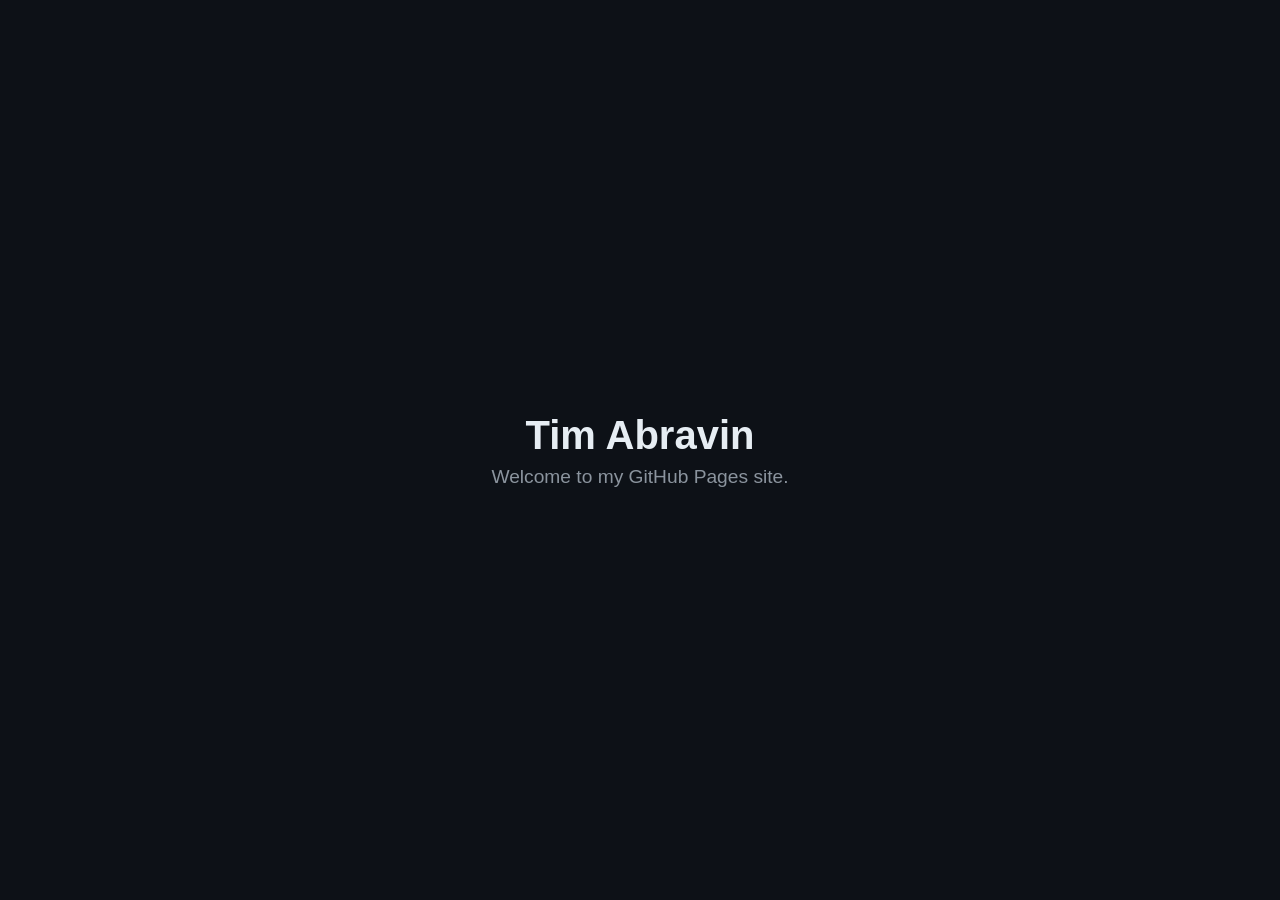
==== index.html @ ba9da6cb "Initial commit" ====
<!DOCTYPE html>
<html lang="en">
<head>
    <meta charset="UTF-8">
    <meta name="viewport" content="width=device-width, initial-scale=1.0">
    <title>Tim Abravin</title>
    <style>
        * { margin: 0; padding: 0; box-sizing: border-box; }
        body {
            font-family: -apple-system, BlinkMacSystemFont, "Segoe UI", Roboto, sans-serif;
            min-height: 100vh;
            display: flex;
            align-items: center;
            justify-content: center;
            background: #0d1117;
            color: #e6edf3;
        }
        .container {
            text-align: center;
            padding: 2rem;
        }
        h1 {
            font-size: 2.5rem;
            margin-bottom: 0.5rem;
        }
        p {
            font-size: 1.2rem;
            color: #8b949e;
        }
    </style>
</head>
<body>
    <div class="container">
        <h1>Tim Abravin</h1>
        <p>Welcome to my GitHub Pages site.</p>
    </div>
</body>
</html>
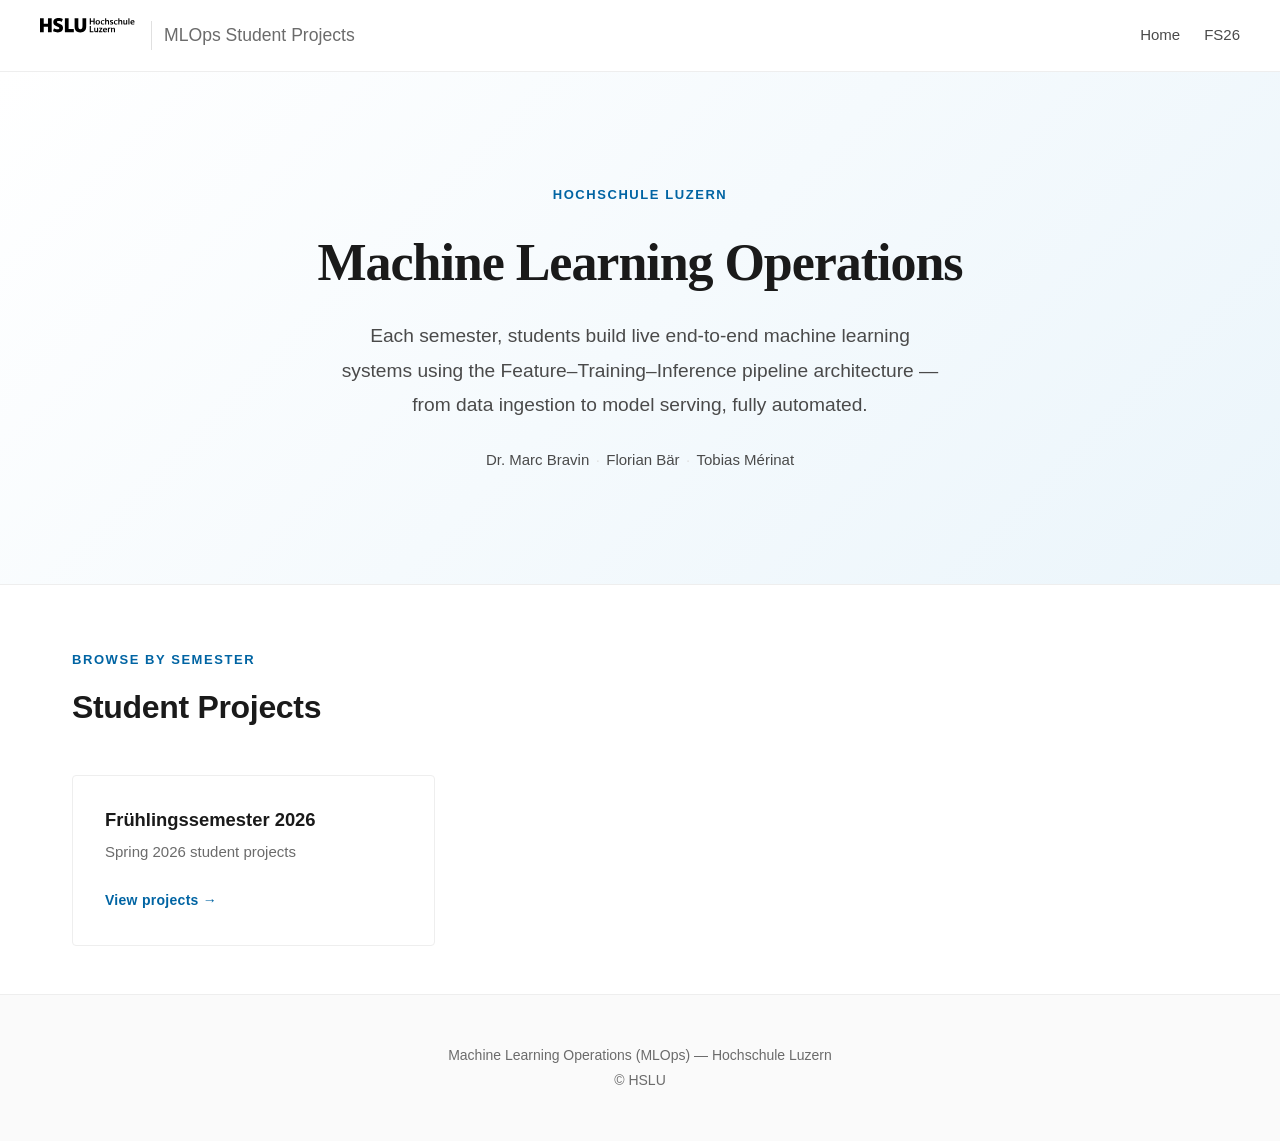
==== commit b904f719: "Initial commit" ====
--- a/index.html
+++ b/index.html
@@ -3,36 +3,53 @@
 <head>
     <meta charset="UTF-8">
     <meta name="viewport" content="width=device-width, initial-scale=1.0">
-    <title>Tim Abravin</title>
-    <style>
-        * { margin: 0; padding: 0; box-sizing: border-box; }
-        body {
-            font-family: -apple-system, BlinkMacSystemFont, "Segoe UI", Roboto, sans-serif;
-            min-height: 100vh;
-            display: flex;
-            align-items: center;
-            justify-content: center;
-            background: #0d1117;
-            color: #e6edf3;
-        }
-        .container {
-            text-align: center;
-            padding: 2rem;
-        }
-        h1 {
-            font-size: 2.5rem;
-            margin-bottom: 0.5rem;
-        }
-        p {
-            font-size: 1.2rem;
-            color: #8b949e;
-        }
-    </style>
+    <title>MLOps Student Projects — HSLU</title>
+    <link rel="icon" href="images/favicon.ico" type="image/x-icon">
+    <link rel="stylesheet" href="css/style.css">
 </head>
 <body>
-    <div class="container">
-        <h1>Tim Abravin</h1>
-        <p>Welcome to my GitHub Pages site.</p>
+    <div id="header"></div>
+
+    <section class="hero">
+        <div class="hero-inner">
+            <p class="eyebrow">Hochschule Luzern</p>
+            <h1>Machine Learning Operations</h1>
+            <p class="lead">
+                Each semester, students build live end-to-end machine learning systems
+                using the Feature–Training–Inference pipeline architecture —
+                from data ingestion to model serving, fully automated.
+            </p>
+            <div class="staff">
+                <a href="https://www.linkedin.com/in/marc-bravin/" target="_blank" rel="noopener">Dr. Marc Bravin</a>
+                <span class="staff-sep">·</span>
+                <a href="https://www.linkedin.com/in/florianbaer/" target="_blank" rel="noopener">Florian Bär</a>
+                <span class="staff-sep">·</span>
+                <a href="https://www.linkedin.com/in/tobias-m%C3%A9rinat/" target="_blank" rel="noopener">Tobias Mérinat</a>
+            </div>
+        </div>
+    </section>
+
+    <div class="section">
+        <div class="container">
+            <div class="section-header">
+                <p class="eyebrow">Browse by Semester</p>
+                <h2>Student Projects</h2>
+            </div>
+            <div class="semester-grid">
+
+                <a class="semester-card" href="semesters/fs26.html">
+                    <h3>Frühlingssemester 2026</h3>
+                    <p>Spring 2026 student projects</p>
+                    <span class="arrow">View projects →</span>
+                </a>
+
+                <!-- To add a new semester, copy the block above and update the link, title, and description -->
+
+            </div>
+        </div>
     </div>
+
+    <div id="footer"></div>
+    <script src="js/main.js"></script>
 </body>
 </html>
--- a/css/style.css
+++ b/css/style.css
@@ -0,0 +1,481 @@
+/* ===== Reset & Base ===== */
+*, *::before, *::after {
+    box-sizing: border-box;
+    margin: 0;
+    padding: 0;
+}
+
+@import url('https://fonts.googleapis.com/css2?family=Inter:wght@300;400;500;600;700&family=Playfair+Display:wght@400;500;600;700&display=swap');
+
+:root {
+    /* HSLU Corporate Identity */
+    --color-primary: #0064a3;
+    --color-primary-light: #0078c2;
+    --color-primary-dark: #004f80;
+    --color-primary-subtle: #EBF5FB;
+
+    /* Neutrals */
+    --color-text: #1A1A1A;
+    --color-text-secondary: #4A4A4A;
+    --color-text-light: #6B6B6B;
+    --color-background: #FFFFFF;
+    --color-background-warm: #FAFAFA;
+    --color-background-alt: #F5F5F5;
+    --color-border: #E0E0E0;
+    --color-border-light: #EEEEEE;
+
+    /* Typography */
+    --font-display: 'Playfair Display', Georgia, serif;
+    --font-heading: 'Inter', -apple-system, BlinkMacSystemFont, 'Segoe UI', sans-serif;
+    --font-body: 'Inter', -apple-system, BlinkMacSystemFont, 'Segoe UI', sans-serif;
+
+    /* Spacing */
+    --space-xs: 0.5rem;
+    --space-sm: 1rem;
+    --space-md: 1.5rem;
+    --space-lg: 2rem;
+    --space-xl: 3rem;
+    --space-2xl: 5rem;
+    --space-3xl: 7rem;
+
+    /* Shadows */
+    --shadow-sm: 0 1px 3px rgba(0, 0, 0, 0.06);
+    --shadow-md: 0 4px 20px rgba(0, 0, 0, 0.07);
+    --shadow-lg: 0 12px 48px rgba(0, 0, 0, 0.1);
+
+    /* Transitions */
+    --transition-fast: 150ms ease;
+    --transition-base: 250ms ease;
+
+    /* Layout */
+    --max-width: 1200px;
+    --max-width-narrow: 800px;
+    --header-height: 72px;
+}
+
+body {
+    font-family: var(--font-body);
+    font-size: 17px;
+    color: var(--color-text);
+    background-color: var(--color-background);
+    line-height: 1.7;
+    min-height: 100vh;
+    display: flex;
+    flex-direction: column;
+    -webkit-font-smoothing: antialiased;
+    -moz-osx-font-smoothing: grayscale;
+}
+
+a {
+    color: var(--color-primary);
+    text-decoration: none;
+    transition: color var(--transition-fast);
+}
+
+a:hover {
+    color: var(--color-primary-light);
+}
+
+img {
+    max-width: 100%;
+    display: block;
+}
+
+/* ===== Typography ===== */
+h1, h2, h3 {
+    line-height: 1.25;
+}
+
+h1 {
+    font-family: var(--font-display);
+    font-size: clamp(2.2rem, 5vw, 3.25rem);
+    letter-spacing: -0.02em;
+    font-weight: 600;
+}
+
+h2 {
+    font-family: var(--font-heading);
+    font-size: clamp(1.5rem, 3vw, 2rem);
+    letter-spacing: -0.01em;
+    font-weight: 600;
+}
+
+h3 {
+    font-family: var(--font-heading);
+    font-size: 1.15rem;
+    font-weight: 600;
+}
+
+.eyebrow {
+    font-family: var(--font-heading);
+    font-size: 0.8125rem;
+    font-weight: 600;
+    letter-spacing: 0.12em;
+    text-transform: uppercase;
+    color: var(--color-primary);
+    margin-bottom: var(--space-sm);
+}
+
+.lead {
+    font-size: 1.2rem;
+    color: var(--color-text-secondary);
+    line-height: 1.8;
+}
+
+/* ===== Layout ===== */
+.container {
+    max-width: var(--max-width);
+    margin: 0 auto;
+    padding: 0 var(--space-lg);
+    width: 100%;
+}
+
+.section {
+    padding: var(--space-xl) 0;
+}
+
+.section-header {
+    margin-bottom: var(--space-xl);
+}
+
+.section-header.centered {
+    text-align: center;
+    max-width: var(--max-width-narrow);
+    margin-left: auto;
+    margin-right: auto;
+    margin-bottom: var(--space-xl);
+}
+
+.section-header p {
+    margin-top: var(--space-sm);
+}
+
+/* ===== Header ===== */
+.site-header {
+    background: var(--color-background);
+    border-bottom: 1px solid var(--color-border-light);
+    height: var(--header-height);
+    display: flex;
+    align-items: center;
+    padding: 0 var(--space-lg);
+    position: sticky;
+    top: 0;
+    z-index: 100;
+    backdrop-filter: blur(12px);
+    background: rgba(255, 255, 255, 0.92);
+}
+
+.header-inner {
+    max-width: var(--max-width);
+    margin: 0 auto;
+    width: 100%;
+    display: flex;
+    align-items: center;
+    justify-content: space-between;
+}
+
+.site-header .brand {
+    font-family: var(--font-heading);
+    font-size: 1.1rem;
+    font-weight: 700;
+    color: var(--color-text);
+    display: flex;
+    align-items: center;
+    gap: 0.75rem;
+}
+
+.site-header .brand-logo {
+    height: 36px;
+    width: auto;
+}
+
+.site-header .brand span {
+    font-weight: 400;
+    color: var(--color-text-light);
+    border-left: 1px solid var(--color-border);
+    padding-left: 0.75rem;
+}
+
+.site-header nav {
+    display: flex;
+    gap: var(--space-md);
+    align-items: center;
+}
+
+.site-header nav a {
+    color: var(--color-text-secondary);
+    font-size: 0.9375rem;
+    font-weight: 500;
+    padding: 0.5rem 0;
+    transition: color var(--transition-fast);
+    border-bottom: 2px solid transparent;
+}
+
+.site-header nav a:hover,
+.site-header nav a.active {
+    color: var(--color-primary);
+    border-bottom-color: var(--color-primary);
+}
+
+/* ===== Hero ===== */
+.hero {
+    background: linear-gradient(135deg, var(--color-background) 0%, var(--color-primary-subtle) 100%);
+    padding: var(--space-3xl) var(--space-lg);
+    text-align: center;
+    border-bottom: 1px solid var(--color-border-light);
+}
+
+.hero-inner {
+    max-width: var(--max-width-narrow);
+    margin: 0 auto;
+}
+
+.hero .eyebrow {
+    margin-bottom: var(--space-md);
+}
+
+.hero h1 {
+    color: var(--color-text);
+    margin-bottom: var(--space-md);
+}
+
+.hero .lead {
+    max-width: 600px;
+    margin: 0 auto;
+}
+
+.staff {
+    margin-top: var(--space-md);
+    font-size: 0.9375rem;
+    color: var(--color-text-light);
+    display: flex;
+    align-items: center;
+    justify-content: center;
+    flex-wrap: wrap;
+    gap: 0.4rem;
+}
+
+.staff a {
+    color: var(--color-text-secondary);
+    font-weight: 500;
+    transition: color var(--transition-fast);
+}
+
+.staff a:hover {
+    color: var(--color-primary);
+}
+
+.staff-sep {
+    color: var(--color-border);
+}
+
+/* ===== Footer ===== */
+#footer {
+    margin-top: auto;
+}
+
+.site-footer {
+    background: var(--color-background-warm);
+    border-top: 1px solid var(--color-border-light);
+    padding: var(--space-xl) var(--space-lg);
+    text-align: center;
+    color: var(--color-text-light);
+    font-size: 0.875rem;
+    line-height: 1.8;
+}
+
+/* ===== Semester Cards (Landing Page) ===== */
+.semester-grid {
+    display: grid;
+    grid-template-columns: repeat(auto-fill, minmax(300px, 1fr));
+    gap: var(--space-md);
+}
+
+.semester-card {
+    background: var(--color-background);
+    border: 1px solid var(--color-border-light);
+    border-radius: 4px;
+    padding: var(--space-lg);
+    transition: all var(--transition-base);
+    display: flex;
+    flex-direction: column;
+    gap: var(--space-xs);
+    position: relative;
+}
+
+.semester-card::before {
+    content: '';
+    position: absolute;
+    left: 0;
+    top: 0;
+    bottom: 0;
+    width: 3px;
+    background: var(--color-primary);
+    border-radius: 4px 0 0 4px;
+    opacity: 0;
+    transition: opacity var(--transition-base);
+}
+
+.semester-card:hover {
+    box-shadow: var(--shadow-md);
+    border-color: var(--color-border);
+}
+
+.semester-card:hover::before {
+    opacity: 1;
+}
+
+.semester-card h3 {
+    color: var(--color-text);
+}
+
+.semester-card p {
+    color: var(--color-text-light);
+    font-size: 0.9375rem;
+}
+
+.semester-card .arrow {
+    margin-top: auto;
+    padding-top: var(--space-sm);
+    color: var(--color-primary);
+    font-weight: 600;
+    font-size: 0.875rem;
+    letter-spacing: 0.02em;
+    transition: gap var(--transition-fast);
+    display: inline-flex;
+    align-items: center;
+    gap: 0.25rem;
+}
+
+.semester-card:hover .arrow {
+    gap: 0.5rem;
+}
+
+/* ===== Semester Page ===== */
+.page-header {
+    padding: var(--space-2xl) 0 var(--space-xl);
+    border-bottom: 1px solid var(--color-border-light);
+    margin-bottom: var(--space-xl);
+}
+
+.page-title {
+    color: var(--color-text);
+    margin-bottom: var(--space-xs);
+}
+
+.page-subtitle {
+    color: var(--color-text-light);
+    font-size: 1.1rem;
+}
+
+/* ===== Project Cards ===== */
+.project-grid {
+    display: grid;
+    grid-template-columns: repeat(auto-fill, minmax(340px, 1fr));
+    gap: var(--space-lg);
+    padding-bottom: var(--space-3xl);
+}
+
+.project-card {
+    background: var(--color-background);
+    border: 1px solid var(--color-border-light);
+    border-radius: 4px;
+    overflow: hidden;
+    transition: all var(--transition-base);
+    display: flex;
+    flex-direction: column;
+}
+
+.project-card:hover {
+    box-shadow: var(--shadow-md);
+    transform: translateY(-3px);
+    border-color: var(--color-border);
+}
+
+.project-card .card-image {
+    width: 100%;
+    aspect-ratio: 16 / 9;
+    object-fit: cover;
+    background: var(--color-background-alt);
+    border-bottom: 1px solid var(--color-border-light);
+}
+
+.project-card .card-body {
+    padding: var(--space-md);
+    display: flex;
+    flex-direction: column;
+    flex-grow: 1;
+}
+
+.project-card .card-title {
+    font-family: var(--font-heading);
+    font-size: 1.1rem;
+    font-weight: 700;
+    color: var(--color-text);
+    margin-bottom: 0.25rem;
+    line-height: 1.35;
+}
+
+.project-card .card-author {
+    font-size: 0.875rem;
+    color: var(--color-text-light);
+    margin-bottom: var(--space-sm);
+}
+
+.project-card .card-summary {
+    color: var(--color-text-secondary);
+    font-size: 0.9375rem;
+    line-height: 1.7;
+    flex-grow: 1;
+    margin-bottom: var(--space-md);
+}
+
+.project-card .card-link {
+    display: inline-flex;
+    align-items: center;
+    gap: 0.4rem;
+    color: var(--color-primary);
+    font-size: 0.875rem;
+    font-weight: 600;
+    letter-spacing: 0.02em;
+    padding: 0.625rem 1.25rem;
+    border: 1.5px solid var(--color-primary);
+    border-radius: 4px;
+    transition: all var(--transition-base);
+    align-self: flex-start;
+    background: transparent;
+}
+
+.project-card .card-link:hover {
+    background: var(--color-primary);
+    color: white;
+}
+
+/* ===== Responsive ===== */
+@media (max-width: 768px) {
+    .site-header {
+        height: auto;
+        padding: var(--space-sm) var(--space-md);
+    }
+
+    .header-inner {
+        flex-direction: column;
+        gap: var(--space-sm);
+    }
+
+    .hero {
+        padding: var(--space-2xl) var(--space-md);
+    }
+
+    .container {
+        padding: 0 var(--space-md);
+    }
+
+    .project-grid {
+        grid-template-columns: 1fr;
+    }
+
+    .semester-grid {
+        grid-template-columns: 1fr;
+    }
+}
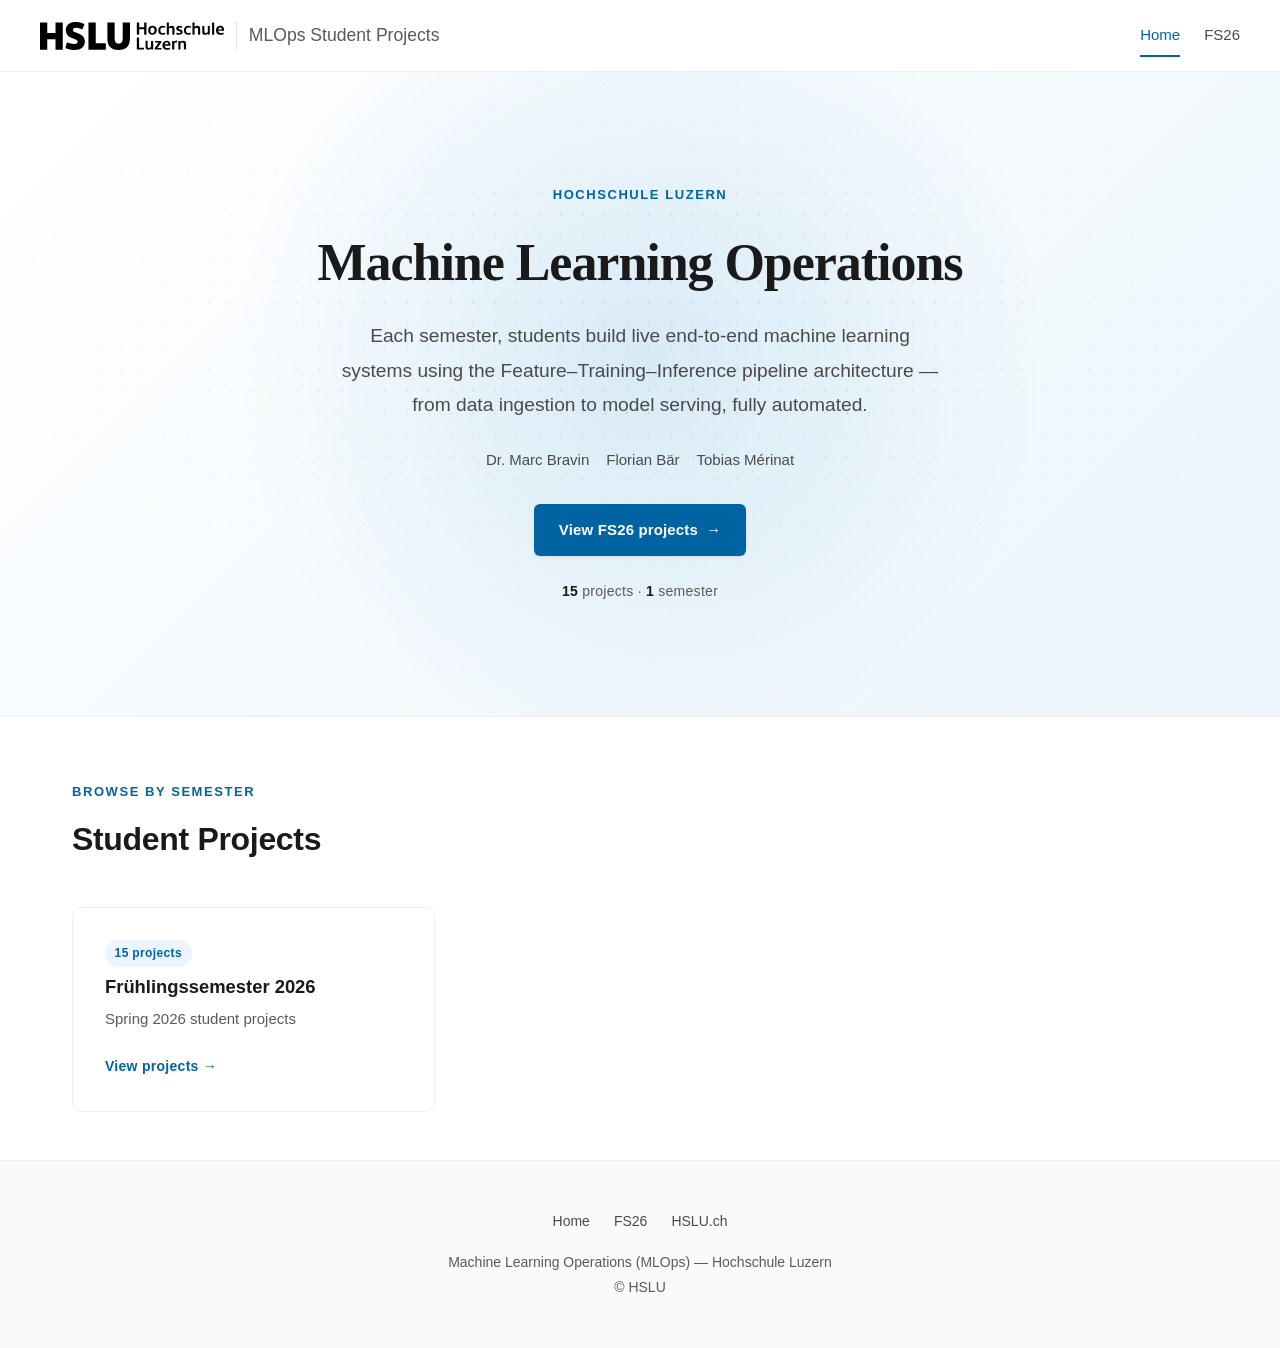
==== commit ccf3f987: "Improved styling" ====
--- a/index.html
+++ b/index.html
@@ -26,6 +26,12 @@
                 <span class="staff-sep">·</span>
                 <a href="https://www.linkedin.com/in/tobias-m%C3%A9rinat/" target="_blank" rel="noopener">Tobias Mérinat</a>
             </div>
+            <div class="hero-cta">
+                <a class="btn btn-primary" href="semesters/fs26.html">
+                    View FS26 projects <span class="btn-arrow" aria-hidden="true">→</span>
+                </a>
+            </div>
+            <p class="hero-stats"><strong>15</strong> projects · <strong>1</strong> semester</p>
         </div>
     </section>
 
@@ -38,6 +44,7 @@
             <div class="semester-grid">
 
                 <a class="semester-card" href="semesters/fs26.html">
+                    <span class="card-chip">15 projects</span>
                     <h3>Frühlingssemester 2026</h3>
                     <p>Spring 2026 student projects</p>
                     <span class="arrow">View projects →</span>
--- a/css/style.css
+++ b/css/style.css
@@ -17,7 +17,7 @@
     /* Neutrals */
     --color-text: #1A1A1A;
     --color-text-secondary: #4A4A4A;
-    --color-text-light: #6B6B6B;
+    --color-text-light: #5A5A5A;
     --color-background: #FFFFFF;
     --color-background-warm: #FAFAFA;
     --color-background-alt: #F5F5F5;
@@ -38,14 +38,21 @@
     --space-2xl: 5rem;
     --space-3xl: 7rem;
 
-    /* Shadows */
-    --shadow-sm: 0 1px 3px rgba(0, 0, 0, 0.06);
-    --shadow-md: 0 4px 20px rgba(0, 0, 0, 0.07);
-    --shadow-lg: 0 12px 48px rgba(0, 0, 0, 0.1);
-
-    /* Transitions */
+    /* Radius */
+    --radius-sm: 6px;
+    --radius-md: 10px;
+    --radius-lg: 16px;
+
+    /* Shadows (layered, soft) */
+    --shadow-sm: 0 1px 2px rgba(16, 42, 67, 0.05), 0 1px 3px rgba(16, 42, 67, 0.06);
+    --shadow-md: 0 4px 12px rgba(16, 42, 67, 0.06), 0 12px 28px rgba(16, 42, 67, 0.08);
+    --shadow-lg: 0 8px 24px rgba(16, 42, 67, 0.08), 0 24px 56px rgba(16, 42, 67, 0.12);
+
+    /* Motion */
+    --ease-out: cubic-bezier(0.16, 1, 0.3, 1);
     --transition-fast: 150ms ease;
     --transition-base: 250ms ease;
+    --transition-slow: 400ms var(--ease-out);
 
     /* Layout */
     --max-width: 1200px;
@@ -76,9 +83,53 @@
     color: var(--color-primary-light);
 }
 
+:focus-visible {
+    outline: 2px solid var(--color-primary);
+    outline-offset: 2px;
+    border-radius: 2px;
+}
+
 img {
     max-width: 100%;
     display: block;
+}
+
+.sr-only {
+    position: absolute;
+    width: 1px;
+    height: 1px;
+    padding: 0;
+    margin: -1px;
+    overflow: hidden;
+    clip: rect(0, 0, 0, 0);
+    white-space: nowrap;
+    border: 0;
+}
+
+/* ===== Scroll reveal (progressive enhancement) ===== */
+.reveal {
+    opacity: 0;
+    transform: translateY(20px);
+    transition: opacity var(--transition-slow), transform var(--transition-slow);
+    will-change: opacity, transform;
+}
+
+.reveal.is-visible {
+    opacity: 1;
+    transform: none;
+}
+
+@media (prefers-reduced-motion: reduce) {
+    *, *::before, *::after {
+        animation-duration: 0.001ms !important;
+        animation-iteration-count: 1 !important;
+        transition-duration: 0.001ms !important;
+        scroll-behavior: auto !important;
+    }
+    .reveal {
+        opacity: 1;
+        transform: none;
+    }
 }
 
 /* ===== Typography ===== */
@@ -185,7 +236,7 @@
 }
 
 .site-header .brand-logo {
-    height: 36px;
+    height: 28px;
     width: auto;
 }
 
@@ -217,15 +268,82 @@
     border-bottom-color: var(--color-primary);
 }
 
+/* ===== Buttons ===== */
+.btn {
+    display: inline-flex;
+    align-items: center;
+    gap: 0.5rem;
+    font-family: var(--font-heading);
+    font-size: 0.9375rem;
+    font-weight: 600;
+    letter-spacing: 0.01em;
+    padding: 0.75rem 1.5rem;
+    border-radius: var(--radius-sm);
+    border: 1.5px solid transparent;
+    cursor: pointer;
+    transition: background var(--transition-base), color var(--transition-base),
+        border-color var(--transition-base), transform var(--transition-base),
+        box-shadow var(--transition-base);
+}
+
+.btn .btn-arrow {
+    transition: transform var(--transition-base);
+}
+
+.btn:hover .btn-arrow {
+    transform: translateX(3px);
+}
+
+.btn-primary {
+    background: var(--color-primary);
+    color: #fff;
+    box-shadow: var(--shadow-sm);
+}
+
+.btn-primary:hover {
+    background: var(--color-primary-dark);
+    color: #fff;
+    transform: translateY(-2px);
+    box-shadow: var(--shadow-md);
+}
+
 /* ===== Hero ===== */
 .hero {
+    position: relative;
+    overflow: hidden;
     background: linear-gradient(135deg, var(--color-background) 0%, var(--color-primary-subtle) 100%);
     padding: var(--space-3xl) var(--space-lg);
     text-align: center;
     border-bottom: 1px solid var(--color-border-light);
 }
 
+/* Subtle dotted grid + radial glow backdrop — CSS only */
+.hero::before {
+    content: '';
+    position: absolute;
+    inset: 0;
+    background-image: radial-gradient(rgba(0, 100, 163, 0.10) 1px, transparent 1px);
+    background-size: 22px 22px;
+    -webkit-mask-image: radial-gradient(ellipse 70% 60% at 50% 40%, #000 30%, transparent 75%);
+    mask-image: radial-gradient(ellipse 70% 60% at 50% 40%, #000 30%, transparent 75%);
+    pointer-events: none;
+}
+
+.hero::after {
+    content: '';
+    position: absolute;
+    top: -30%;
+    left: 50%;
+    width: 60rem;
+    height: 60rem;
+    transform: translateX(-50%);
+    background: radial-gradient(circle, rgba(0, 120, 194, 0.12) 0%, transparent 60%);
+    pointer-events: none;
+}
+
 .hero-inner {
+    position: relative;
+    z-index: 1;
     max-width: var(--max-width-narrow);
     margin: 0 auto;
 }
@@ -244,15 +362,54 @@
     margin: 0 auto;
 }
 
+.hero-cta {
+    margin-top: var(--space-lg);
+}
+
+.hero-stats {
+    margin-top: var(--space-md);
+    font-family: var(--font-heading);
+    font-size: 0.875rem;
+    color: var(--color-text-light);
+    letter-spacing: 0.02em;
+}
+
+.hero-stats strong {
+    color: var(--color-text);
+    font-weight: 600;
+}
+
+/* Hero entrance — staggered fade-up */
+@media (prefers-reduced-motion: no-preference) {
+    .hero-inner > * {
+        opacity: 0;
+        animation: hero-rise 0.7s var(--ease-out) forwards;
+    }
+    .hero-inner > *:nth-child(1) { animation-delay: 0.05s; }
+    .hero-inner > *:nth-child(2) { animation-delay: 0.15s; }
+    .hero-inner > *:nth-child(3) { animation-delay: 0.25s; }
+    .hero-inner > *:nth-child(4) { animation-delay: 0.35s; }
+    .hero-inner > *:nth-child(5) { animation-delay: 0.45s; }
+    .hero-inner > *:nth-child(6) { animation-delay: 0.55s; }
+}
+
+@keyframes hero-rise {
+    from { opacity: 0; transform: translateY(18px); }
+    to   { opacity: 1; transform: none; }
+}
+
 .staff {
     margin-top: var(--space-md);
     font-size: 0.9375rem;
     color: var(--color-text-light);
     display: flex;
     align-items: center;
-    justify-content: center;
     flex-wrap: wrap;
     gap: 0.4rem;
+}
+
+.hero .staff {
+    justify-content: center;
 }
 
 .staff a {
@@ -284,6 +441,23 @@
     line-height: 1.8;
 }
 
+.footer-links {
+    display: flex;
+    justify-content: center;
+    flex-wrap: wrap;
+    gap: var(--space-md);
+    margin-bottom: var(--space-sm);
+}
+
+.footer-links a {
+    color: var(--color-text-secondary);
+    font-weight: 500;
+}
+
+.footer-links a:hover {
+    color: var(--color-primary);
+}
+
 /* ===== Semester Cards (Landing Page) ===== */
 .semester-grid {
     display: grid;
@@ -294,13 +468,15 @@
 .semester-card {
     background: var(--color-background);
     border: 1px solid var(--color-border-light);
-    border-radius: 4px;
+    border-radius: var(--radius-md);
     padding: var(--space-lg);
-    transition: all var(--transition-base);
+    transition: transform var(--transition-base), box-shadow var(--transition-base),
+        border-color var(--transition-base);
     display: flex;
     flex-direction: column;
     gap: var(--space-xs);
     position: relative;
+    overflow: hidden;
 }
 
 .semester-card::before {
@@ -311,7 +487,7 @@
     bottom: 0;
     width: 3px;
     background: var(--color-primary);
-    border-radius: 4px 0 0 4px;
+    border-radius: var(--radius-md) 0 0 var(--radius-md);
     opacity: 0;
     transition: opacity var(--transition-base);
 }
@@ -319,6 +495,19 @@
 .semester-card:hover {
     box-shadow: var(--shadow-md);
     border-color: var(--color-border);
+    transform: translateY(-3px);
+}
+
+.semester-card .card-chip {
+    align-self: flex-start;
+    font-family: var(--font-heading);
+    font-size: 0.75rem;
+    font-weight: 600;
+    letter-spacing: 0.03em;
+    color: var(--color-primary);
+    background: var(--color-primary-subtle);
+    padding: 0.2rem 0.6rem;
+    border-radius: 999px;
 }
 
 .semester-card:hover::before {
@@ -366,6 +555,83 @@
 .page-subtitle {
     color: var(--color-text-light);
     font-size: 1.1rem;
+}
+
+/* ===== Projects toolbar (search + count) ===== */
+.projects-toolbar {
+    display: flex;
+    align-items: center;
+    justify-content: space-between;
+    flex-wrap: wrap;
+    gap: var(--space-sm);
+    margin-bottom: var(--space-lg);
+}
+
+.search-box {
+    position: relative;
+    flex: 1 1 280px;
+    max-width: 420px;
+}
+
+.search-box svg {
+    position: absolute;
+    left: 0.9rem;
+    top: 50%;
+    transform: translateY(-50%);
+    width: 18px;
+    height: 18px;
+    color: var(--color-text-light);
+    pointer-events: none;
+}
+
+.search-box input {
+    width: 100%;
+    font-family: var(--font-body);
+    font-size: 0.9375rem;
+    color: var(--color-text);
+    padding: 0.7rem 1rem 0.7rem 2.6rem;
+    border: 1px solid var(--color-border);
+    border-radius: var(--radius-sm);
+    background: var(--color-background);
+    transition: border-color var(--transition-fast), box-shadow var(--transition-fast);
+}
+
+.search-box input::placeholder {
+    color: var(--color-text-light);
+}
+
+.search-box input:focus {
+    outline: none;
+    border-color: var(--color-primary);
+    box-shadow: 0 0 0 3px rgba(0, 100, 163, 0.12);
+}
+
+.project-count {
+    font-family: var(--font-heading);
+    font-size: 0.875rem;
+    color: var(--color-text-light);
+    white-space: nowrap;
+}
+
+.project-count strong {
+    color: var(--color-text);
+    font-weight: 600;
+}
+
+.empty-state {
+    display: none;
+    text-align: center;
+    padding: var(--space-2xl) var(--space-md);
+    color: var(--color-text-light);
+}
+
+.empty-state.is-visible {
+    display: block;
+}
+
+.empty-state h3 {
+    color: var(--color-text);
+    margin-bottom: var(--space-xs);
 }
 
 /* ===== Project Cards ===== */
@@ -379,16 +645,18 @@
 .project-card {
     background: var(--color-background);
     border: 1px solid var(--color-border-light);
-    border-radius: 4px;
+    border-radius: var(--radius-md);
     overflow: hidden;
-    transition: all var(--transition-base);
+    transition: transform var(--transition-base), box-shadow var(--transition-base),
+        border-color var(--transition-base);
     display: flex;
     flex-direction: column;
+    min-width: 0;
 }
 
 .project-card:hover {
-    box-shadow: var(--shadow-md);
-    transform: translateY(-3px);
+    box-shadow: var(--shadow-lg);
+    transform: translateY(-4px);
     border-color: var(--color-border);
 }
 
@@ -398,6 +666,22 @@
     object-fit: cover;
     background: var(--color-background-alt);
     border-bottom: 1px solid var(--color-border-light);
+    transition: transform var(--transition-slow);
+}
+
+.project-card:hover .card-image {
+    transform: scale(1.05);
+}
+
+/* Branded fallback when the GitHub OpenGraph image fails to load */
+.project-card .card-image.is-fallback {
+    object-fit: contain;
+    padding: 16% 22%;
+    background: linear-gradient(135deg, var(--color-primary-subtle) 0%, #fff 100%);
+}
+
+.project-card:hover .card-image.is-fallback {
+    transform: none;
 }
 
 .project-card .card-body {
@@ -414,6 +698,11 @@
     color: var(--color-text);
     margin-bottom: 0.25rem;
     line-height: 1.35;
+    display: -webkit-box;
+    -webkit-line-clamp: 2;
+    line-clamp: 2;
+    -webkit-box-orient: vertical;
+    overflow: hidden;
 }
 
 .project-card .card-author {
@@ -440,8 +729,9 @@
     letter-spacing: 0.02em;
     padding: 0.625rem 1.25rem;
     border: 1.5px solid var(--color-primary);
-    border-radius: 4px;
-    transition: all var(--transition-base);
+    border-radius: var(--radius-sm);
+    transition: background var(--transition-base), color var(--transition-base),
+        box-shadow var(--transition-base);
     align-self: flex-start;
     background: transparent;
 }
@@ -449,6 +739,11 @@
 .project-card .card-link:hover {
     background: var(--color-primary);
     color: white;
+    box-shadow: var(--shadow-sm);
+}
+
+.project-card.is-hidden {
+    display: none;
 }
 
 /* ===== Responsive ===== */
@@ -463,6 +758,10 @@
         gap: var(--space-sm);
     }
 
+    .site-header .brand span {
+        display: none;
+    }
+
     .hero {
         padding: var(--space-2xl) var(--space-md);
     }
@@ -472,10 +771,21 @@
     }
 
     .project-grid {
-        grid-template-columns: 1fr;
+        grid-template-columns: minmax(0, 1fr);
     }
 
     .semester-grid {
-        grid-template-columns: 1fr;
-    }
-}
+        grid-template-columns: minmax(0, 1fr);
+    }
+
+    .projects-toolbar {
+        flex-direction: column;
+        align-items: stretch;
+    }
+
+    .search-box {
+        flex: none;
+        width: 100%;
+        max-width: none;
+    }
+}
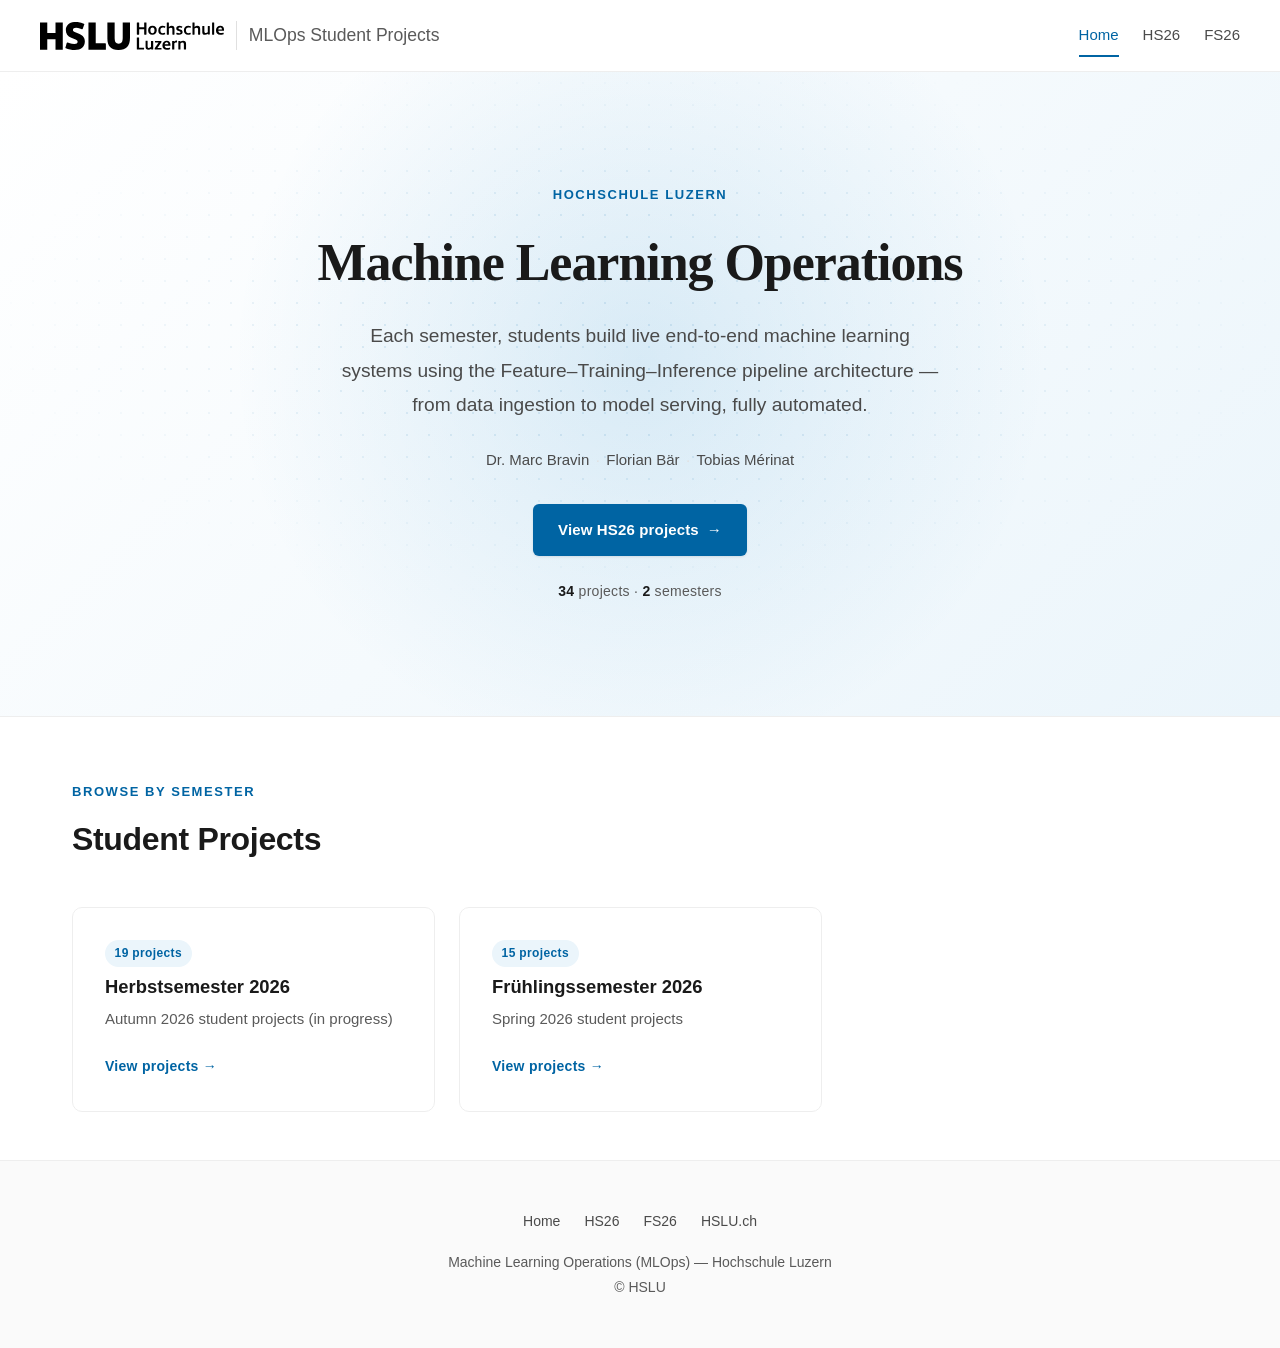
==== commit 2e7ea60d: "Added HS26 projects 19 project cards from the MS1 proposals, with FTI diagrams taken from the repos " ====
--- a/index.html
+++ b/index.html
@@ -27,11 +27,11 @@
                 <a href="https://www.linkedin.com/in/tobias-m%C3%A9rinat/" target="_blank" rel="noopener">Tobias Mérinat</a>
             </div>
             <div class="hero-cta">
-                <a class="btn btn-primary" href="semesters/fs26.html">
-                    View FS26 projects <span class="btn-arrow" aria-hidden="true">→</span>
+                <a class="btn btn-primary" href="semesters/hs26.html">
+                    View HS26 projects <span class="btn-arrow" aria-hidden="true">→</span>
                 </a>
             </div>
-            <p class="hero-stats"><strong>15</strong> projects · <strong>1</strong> semester</p>
+            <p class="hero-stats"><strong>34</strong> projects · <strong>2</strong> semesters</p>
         </div>
     </section>
 
@@ -42,6 +42,13 @@
                 <h2>Student Projects</h2>
             </div>
             <div class="semester-grid">
+
+                <a class="semester-card" href="semesters/hs26.html">
+                    <span class="card-chip">19 projects</span>
+                    <h3>Herbstsemester 2026</h3>
+                    <p>Autumn 2026 student projects (in progress)</p>
+                    <span class="arrow">View projects →</span>
+                </a>
 
                 <a class="semester-card" href="semesters/fs26.html">
                     <span class="card-chip">15 projects</span>
--- a/css/style.css
+++ b/css/style.css
@@ -673,6 +673,96 @@
     transform: scale(1.05);
 }
 
+/* Architecture-diagram cards: show the whole diagram (no crop) and let it zoom. */
+.project-card .card-media {
+    position: relative;
+    display: block;
+}
+
+.project-card .card-media .card-image {
+    object-fit: contain;
+    background: #fff;
+    cursor: zoom-in;
+    padding: 6px;
+}
+
+/* A contain-fitted diagram shouldn't scale on hover (it just shifts within the box). */
+.project-card:hover .card-media.is-zoomable .card-image {
+    transform: none;
+}
+
+/* Hover affordance that the diagram opens full-screen. */
+.project-card .card-zoom-badge {
+    position: absolute;
+    right: 8px;
+    bottom: 8px;
+    display: flex;
+    align-items: center;
+    justify-content: center;
+    width: 30px;
+    height: 30px;
+    border-radius: 8px;
+    background: rgba(20, 20, 20, 0.72);
+    color: #fff;
+    font-size: 15px;
+    line-height: 1;
+    opacity: 0;
+    pointer-events: none;
+    transition: opacity var(--transition-fast);
+}
+
+.project-card .card-media.is-zoomable:hover .card-zoom-badge {
+    opacity: 1;
+}
+
+/* When a diagram fails to load, the runtime drops is-zoomable: revert to crop.
+   Exclude the logo fallback (is-fallback) so it keeps its centered styling. */
+.project-card .card-media:not(.is-zoomable) .card-image:not(.is-fallback) {
+    object-fit: cover;
+    cursor: auto;
+    padding: 0;
+}
+
+.project-card .card-media:not(.is-zoomable) .card-zoom-badge {
+    display: none;
+}
+
+/* Full-screen diagram lightbox. */
+.diagram-lightbox {
+    position: fixed;
+    inset: 0;
+    z-index: 1000;
+    display: none;
+    align-items: center;
+    justify-content: center;
+    padding: 28px;
+    background: rgba(10, 12, 16, 0.86);
+    cursor: zoom-out;
+}
+
+.diagram-lightbox.is-open {
+    display: flex;
+}
+
+.diagram-lightbox img {
+    max-width: 96vw;
+    max-height: 92vh;
+    border-radius: 6px;
+    background: #fff;
+    box-shadow: 0 18px 60px rgba(0, 0, 0, 0.5);
+}
+
+.diagram-lightbox .lightbox-close {
+    position: absolute;
+    top: 18px;
+    right: 24px;
+    color: #fff;
+    font-size: 30px;
+    line-height: 1;
+    cursor: pointer;
+    opacity: 0.85;
+}
+
 /* Branded fallback when the GitHub OpenGraph image fails to load */
 .project-card .card-image.is-fallback {
     object-fit: contain;
